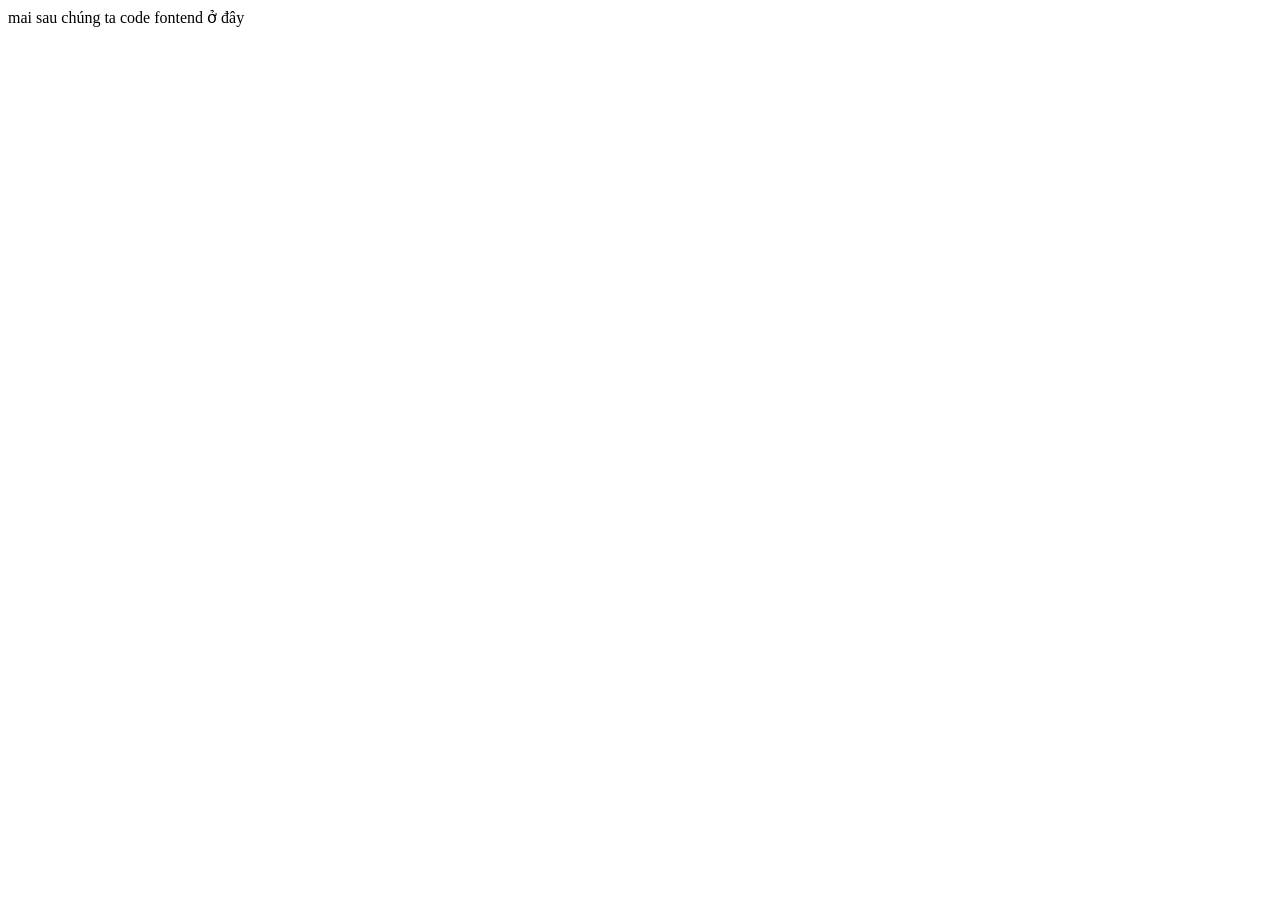
==== fontend/html/index.html @ 60de6389 "thêm sẵn fontend" ====
<!DOCTYPE html>
<html lang="en">
<head>
    <meta charset="UTF-8">
    <meta name="viewport" content="width=device-width, initial-scale=1.0">
    <title>Document</title>
</head>
<body>
    mai sau chúng ta code fontend ở đây


</body>
</html>
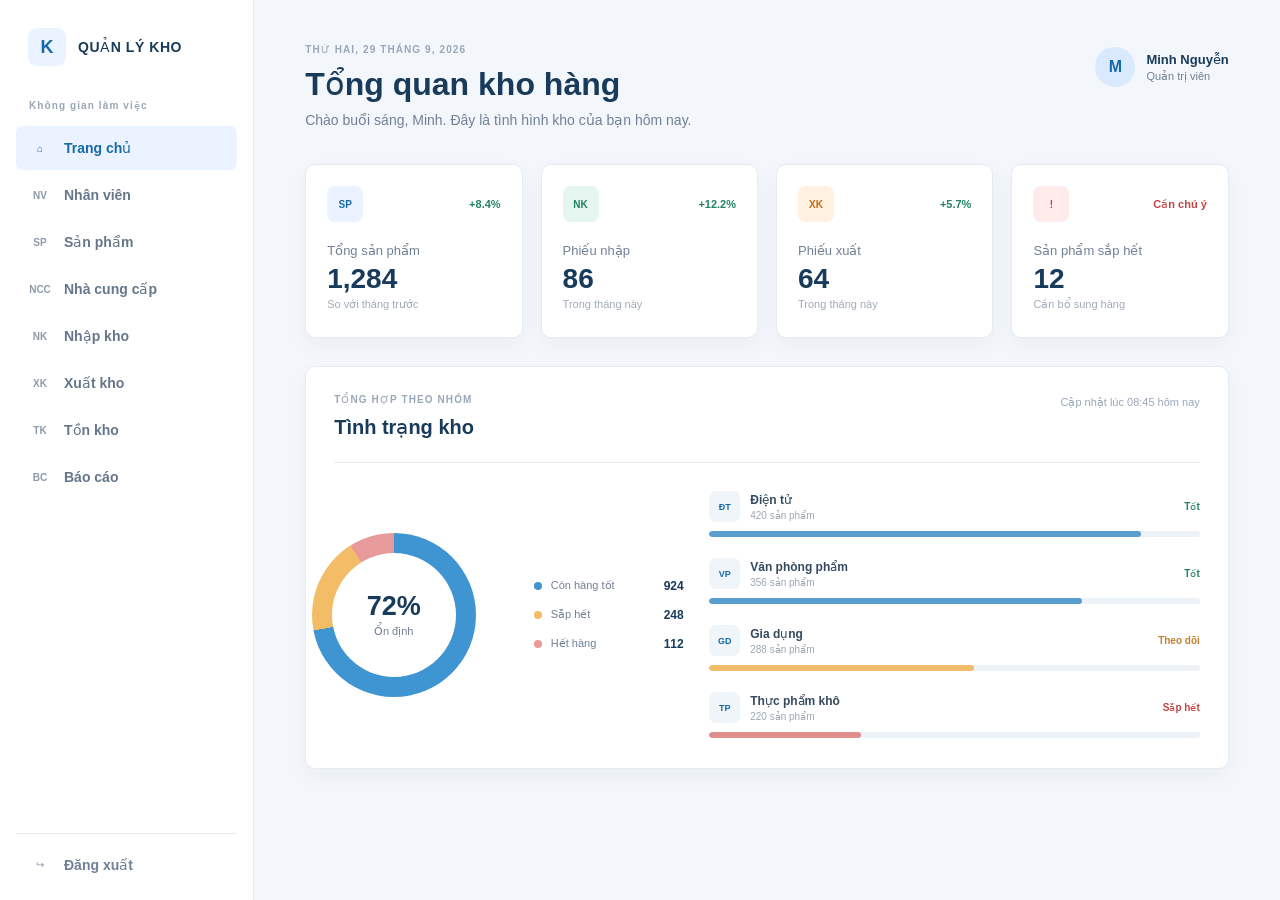
==== commit 62e34dad: "thêm đăng nhập , giao diện , trang chủ , thay đổi 1 vài thứ ở phần đăng nhập của nhân viên" ====
--- a/fontend/html/index.html
+++ b/fontend/html/index.html
@@ -1,3 +1,110 @@
+<!DOCTYPE html>
+<html lang="vi">
+<head>
+    <meta charset="UTF-8">
+    <meta name="viewport" content="width=device-width, initial-scale=1.0">
+    <title>Tổng quan kho hàng | Quản lý kho</title>
+    <link rel="stylesheet" href="../css/index.css">
+</head>
+<body>
+    <div class="app-shell">
+        <aside class="sidebar">
+            <div class="brand">
+                <span class="brand-mark" aria-hidden="true">K</span>
+                <span class="brand-name">QUẢN LÝ KHO</span>
+            </div>
+
+            <nav class="sidebar-nav" aria-label="Điều hướng chính">
+                <p class="nav-label">Không gian làm việc</p>
+                <a class="nav-item active" href="#" aria-current="page">
+                    <span class="nav-icon" aria-hidden="true">⌂</span>
+                    <span>Trang chủ</span>
+                </a>
+                <a class="nav-item" href="#"><span class="nav-icon" aria-hidden="true">NV</span><span>Nhân viên</span></a>
+                <a class="nav-item" href="#"><span class="nav-icon" aria-hidden="true">SP</span><span>Sản phẩm</span></a>
+                <a class="nav-item" href="#"><span class="nav-icon" aria-hidden="true">NCC</span><span>Nhà cung cấp</span></a>
+                <a class="nav-item" href="#"><span class="nav-icon" aria-hidden="true">NK</span><span>Nhập kho</span></a>
+                <a class="nav-item" href="#"><span class="nav-icon" aria-hidden="true">XK</span><span>Xuất kho</span></a>
+                <a class="nav-item" href="#"><span class="nav-icon" aria-hidden="true">TK</span><span>Tồn kho</span></a>
+                <a class="nav-item" href="#"><span class="nav-icon" aria-hidden="true">BC</span><span>Báo cáo</span></a>
+            </nav>
+
+            <a class="nav-item logout" href="#">
+                <span class="nav-icon" aria-hidden="true">↪</span>
+                <span>Đăng xuất</span>
+            </a>
+        </aside>
+
+        <main class="main-content">
+            <header class="topbar">
+                <div>
+                    <p class="eyebrow">THỨ HAI, 29 THÁNG 9, 2026</p>
+                    <h1>Tổng quan kho hàng</h1>
+                    <p class="welcome">Chào buổi sáng, Minh. Đây là tình hình kho của bạn hôm nay.</p>
+                </div>
+                <div class="user-summary" aria-label="Thông tin người dùng">
+                    <span class="avatar">M</span>
+                    <span class="user-details"><strong>Minh Nguyễn</strong><small>Quản trị viên</small></span>
+                </div>
+            </header>
+
+            <section class="stats-grid" aria-label="Số liệu tổng quan">
+                <article class="stat-card">
+                    <div class="stat-heading"><span class="stat-icon blue">SP</span><span class="trend positive">+8.4%</span></div>
+                    <p class="stat-label">Tổng sản phẩm</p>
+                    <strong class="stat-value">1,284</strong>
+                    <p class="stat-note">So với tháng trước</p>
+                </article>
+                <article class="stat-card">
+                    <div class="stat-heading"><span class="stat-icon green">NK</span><span class="trend positive">+12.2%</span></div>
+                    <p class="stat-label">Phiếu nhập</p>
+                    <strong class="stat-value">86</strong>
+                    <p class="stat-note">Trong tháng này</p>
+                </article>
+                <article class="stat-card">
+                    <div class="stat-heading"><span class="stat-icon orange">XK</span><span class="trend positive">+5.7%</span></div>
+                    <p class="stat-label">Phiếu xuất</p>
+                    <strong class="stat-value">64</strong>
+                    <p class="stat-note">Trong tháng này</p>
+                </article>
+                <article class="stat-card warning-card">
+                    <div class="stat-heading"><span class="stat-icon red">!</span><span class="trend negative">Cần chú ý</span></div>
+                    <p class="stat-label">Sản phẩm sắp hết</p>
+                    <strong class="stat-value">12</strong>
+                    <p class="stat-note">Cần bổ sung hàng</p>
+                </article>
+            </section>
+
+            <section class="inventory-section" aria-labelledby="inventory-title">
+                <div class="section-heading">
+                    <div>
+                        <p class="eyebrow">TỔNG HỢP THEO NHÓM</p>
+                        <h2 id="inventory-title">Tình trạng kho</h2>
+                    </div>
+                    <span class="updated-time">Cập nhật lúc 08:45 hôm nay</span>
+                </div>
+
+                <div class="inventory-layout">
+                    <div class="inventory-overview">
+                        <div class="donut" aria-label="72 phần trăm kho đang ở mức tốt"><span><strong>72%</strong><small>Ổn định</small></span></div>
+                        <div class="legend">
+                            <div><span class="legend-dot in-stock"></span><span>Còn hàng tốt</span><strong>924</strong></div>
+                            <div><span class="legend-dot low-stock"></span><span>Sắp hết</span><strong>248</strong></div>
+                            <div><span class="legend-dot out-stock"></span><span>Hết hàng</span><strong>112</strong></div>
+                        </div>
+                    </div>
+                    <div class="category-list">
+                        <div class="category-row"><div class="category-info"><span class="category-badge">ĐT</span><span><strong>Điện tử</strong><small>420 sản phẩm</small></span></div><span class="stock-status good">Tốt</span><div class="progress"><span style="width: 88%"></span></div></div>
+                        <div class="category-row"><div class="category-info"><span class="category-badge">VP</span><span><strong>Văn phòng phẩm</strong><small>356 sản phẩm</small></span></div><span class="stock-status good">Tốt</span><div class="progress"><span style="width: 76%"></span></div></div>
+                        <div class="category-row"><div class="category-info"><span class="category-badge">GD</span><span><strong>Gia dụng</strong><small>288 sản phẩm</small></span></div><span class="stock-status attention">Theo dõi</span><div class="progress attention-bar"><span style="width: 54%"></span></div></div>
+                        <div class="category-row"><div class="category-info"><span class="category-badge">TP</span><span><strong>Thực phẩm khô</strong><small>220 sản phẩm</small></span></div><span class="stock-status danger">Sắp hết</span><div class="progress danger-bar"><span style="width: 31%"></span></div></div>
+                    </div>
+                </div>
+            </section>
+        </main>
+    </div>
+</body>
+</html>
 <!DOCTYPE html>
 <html lang="en">
 <head>
@@ -6,8 +113,6 @@
     <title>Document</title>
 </head>
 <body>
-    mai sau chúng ta code fontend ở đây
-
-
+    
 </body>
 </html>
--- a/fontend/css/index.css
+++ b/fontend/css/index.css
@@ -0,0 +1,118 @@
+:root {
+	font-family: "Segoe UI", Tahoma, sans-serif;
+	color: #243447;
+	background: #f3f6fa;
+	font-synthesis: none;
+	text-rendering: optimizeLegibility;
+	--navy: #183b5b;
+	--blue: #1769aa;
+	--blue-soft: #eaf3ff;
+	--muted: #718096;
+	--line: #e5ebf2;
+	--page: #f3f6fa;
+}
+
+* { box-sizing: border-box; }
+
+body { min-width: 320px; min-height: 100vh; margin: 0; background: var(--page); }
+a { color: inherit; text-decoration: none; }
+
+.app-shell { display: flex; min-height: 100vh; }
+
+.sidebar {
+	display: flex;
+	flex: 0 0 254px;
+	flex-direction: column;
+	min-height: 100vh;
+	padding: 28px 16px 20px;
+	background: #fff;
+	border-right: 1px solid var(--line);
+}
+
+.brand { display: flex; align-items: center; gap: 12px; padding: 0 12px 34px; }
+.brand-mark { display: grid; width: 38px; height: 38px; place-items: center; border-radius: 9px; background: var(--blue-soft); color: var(--blue); font-size: 18px; font-weight: 700; }
+.brand-name { color: var(--navy); font-size: 14px; font-weight: 800; letter-spacing: .04em; }
+.nav-label, .eyebrow { margin: 0; color: #99a7b8; font-size: 10px; font-weight: 700; letter-spacing: .11em; }
+.nav-label { padding: 0 13px 12px; }
+.sidebar-nav { flex: 1; }
+.nav-item { display: flex; align-items: center; gap: 13px; min-height: 44px; margin: 3px 0; padding: 0 13px; border-radius: 7px; color: #65768a; font-size: 14px; font-weight: 600; transition: background .2s ease, color .2s ease; }
+.nav-item:hover, .nav-item.active { background: var(--blue-soft); color: var(--blue); }
+.nav-icon { display: inline-grid; width: 22px; place-items: center; color: #8b9aab; font-size: 10px; font-weight: 800; }
+.nav-item.active .nav-icon, .nav-item:hover .nav-icon { color: var(--blue); }
+.logout { border-top: 1px solid var(--line); border-radius: 0; padding-top: 18px; color: #718096; }
+
+.main-content { flex: 1; max-width: 1480px; padding: 44px clamp(24px, 4vw, 64px) 60px; }
+.topbar { display: flex; align-items: flex-start; justify-content: space-between; gap: 24px; margin-bottom: 36px; }
+h1, h2, p { margin-top: 0; }
+h1 { margin-bottom: 9px; color: var(--navy); font-size: clamp(25px, 3vw, 32px); line-height: 1.2; }
+.welcome { margin-bottom: 0; color: var(--muted); font-size: 14px; }
+.eyebrow { margin-bottom: 10px; }
+.user-summary { display: flex; align-items: center; gap: 11px; padding-top: 3px; }
+.avatar { display: grid; width: 40px; height: 40px; place-items: center; border-radius: 50%; background: #d9eaff; color: var(--blue); font-weight: 700; }
+.user-details { display: grid; gap: 3px; white-space: nowrap; }
+.user-details strong { color: var(--navy); font-size: 13px; }
+.user-details small { color: var(--muted); font-size: 11px; }
+
+.stats-grid { display: grid; grid-template-columns: repeat(4, minmax(0, 1fr)); gap: 18px; margin-bottom: 28px; }
+.stat-card, .inventory-section { border: 1px solid var(--line); border-radius: 10px; background: #fff; box-shadow: 0 8px 22px rgba(35, 63, 94, .04); }
+.stat-card { min-height: 174px; padding: 21px; }
+.stat-heading { display: flex; align-items: center; justify-content: space-between; margin-bottom: 21px; }
+.stat-icon { display: grid; width: 36px; height: 36px; place-items: center; border-radius: 8px; font-size: 10px; font-weight: 800; }
+.stat-icon.blue { background: #eaf3ff; color: #1769aa; }
+.stat-icon.green { background: #e4f6ef; color: #21845f; }
+.stat-icon.orange { background: #fff1df; color: #bd6b19; }
+.stat-icon.red { background: #ffebeb; color: #c04444; }
+.trend { font-size: 11px; font-weight: 700; }
+.positive { color: #21845f; }
+.negative { color: #c04444; }
+.stat-label { margin-bottom: 7px; color: var(--muted); font-size: 13px; }
+.stat-value { display: block; margin-bottom: 5px; color: var(--navy); font-size: 28px; line-height: 1; }
+.stat-note { margin: 0; color: #a0abba; font-size: 11px; }
+
+.inventory-section { padding: 27px 28px 30px; }
+.section-heading { display: flex; align-items: flex-start; justify-content: space-between; gap: 20px; padding-bottom: 23px; border-bottom: 1px solid var(--line); }
+h2 { margin-bottom: 0; color: var(--navy); font-size: 20px; }
+.updated-time { padding-top: 2px; color: #99a7b8; font-size: 11px; }
+.inventory-layout { display: grid; grid-template-columns: minmax(250px, .8fr) 1.2fr; gap: 48px; padding-top: 28px; }
+.inventory-overview { display: flex; align-items: center; justify-content: center; gap: clamp(24px, 5vw, 58px); }
+.donut { position: relative; display: grid; width: 164px; height: 164px; flex: 0 0 auto; place-items: center; border-radius: 50%; background: conic-gradient(#3f94d2 0deg 259deg, #f3bd68 259deg 328deg, #e89a9a 328deg 360deg); }
+.donut::before { position: absolute; width: 124px; height: 124px; border-radius: 50%; background: #fff; content: ""; }
+.donut span { z-index: 1; display: grid; gap: 3px; text-align: center; }
+.donut strong { color: var(--navy); font-size: 27px; }
+.donut small { color: var(--muted); font-size: 11px; }
+.legend { display: grid; gap: 15px; min-width: 150px; }
+.legend div { display: grid; grid-template-columns: 9px 1fr auto; align-items: center; gap: 8px; color: var(--muted); font-size: 11px; }
+.legend strong { color: var(--navy); font-size: 12px; }
+.legend-dot { width: 8px; height: 8px; border-radius: 50%; }
+.in-stock { background: #3f94d2; }.low-stock { background: #f3bd68; }.out-stock { background: #e89a9a; }
+.category-list { display: grid; gap: 21px; }
+.category-row { display: grid; grid-template-columns: minmax(145px, 1fr) auto; gap: 9px 18px; align-items: center; }
+.category-info { display: flex; align-items: center; gap: 10px; }
+.category-badge { display: grid; width: 31px; height: 31px; place-items: center; border-radius: 7px; background: #f0f5fa; color: var(--blue); font-size: 9px; font-weight: 800; }
+.category-info span:last-child { display: grid; gap: 3px; }
+.category-info strong { color: #34495e; font-size: 12px; }.category-info small { color: #9aa7b5; font-size: 10px; }
+.stock-status { font-size: 10px; font-weight: 700; }.stock-status.good { color: #21845f; }.stock-status.attention { color: #c1812e; }.stock-status.danger { color: #c04444; }
+.progress { grid-column: 1 / -1; height: 6px; overflow: hidden; border-radius: 8px; background: #edf2f6; }.progress span { display: block; height: 100%; border-radius: inherit; background: #5a9ed0; }.attention-bar span { background: #efbd6b; }.danger-bar span { background: #df8d8d; }
+
+@media (max-width: 1000px) {
+	.sidebar { flex-basis: 220px; }
+	.stats-grid { grid-template-columns: repeat(2, minmax(0, 1fr)); }
+	.inventory-layout { grid-template-columns: 1fr; gap: 34px; }
+}
+
+@media (max-width: 680px) {
+	.app-shell { display: block; }
+	.sidebar { min-height: auto; padding: 16px 14px 12px; border-right: 0; border-bottom: 1px solid var(--line); }
+	.brand { justify-content: center; padding: 0 0 15px; }
+	.sidebar-nav { display: flex; gap: 5px; overflow-x: auto; padding-bottom: 3px; }
+	.nav-label, .logout { display: none; }
+	.nav-item { flex: 0 0 auto; min-height: 36px; padding: 0 10px; font-size: 12px; }
+	.nav-icon { display: none; }
+	.main-content { padding: 28px 16px 40px; }
+	.topbar { display: block; margin-bottom: 27px; }.user-summary { margin-top: 20px; }
+	.stats-grid { gap: 12px; }.stat-card { min-height: 158px; padding: 16px; }.stat-value { font-size: 24px; }
+	.inventory-section { padding: 21px 16px; }.section-heading { display: block; }.updated-time { display: block; margin-top: 12px; }
+	.inventory-overview { gap: 18px; justify-content: flex-start; }.donut { width: 135px; height: 135px; }.donut::before { width: 101px; height: 101px; }.donut strong { font-size: 23px; }.legend { min-width: 0; }
+}
+
+@media (max-width: 390px) { .inventory-overview { display: grid; justify-items: center; }.legend { width: 100%; } }
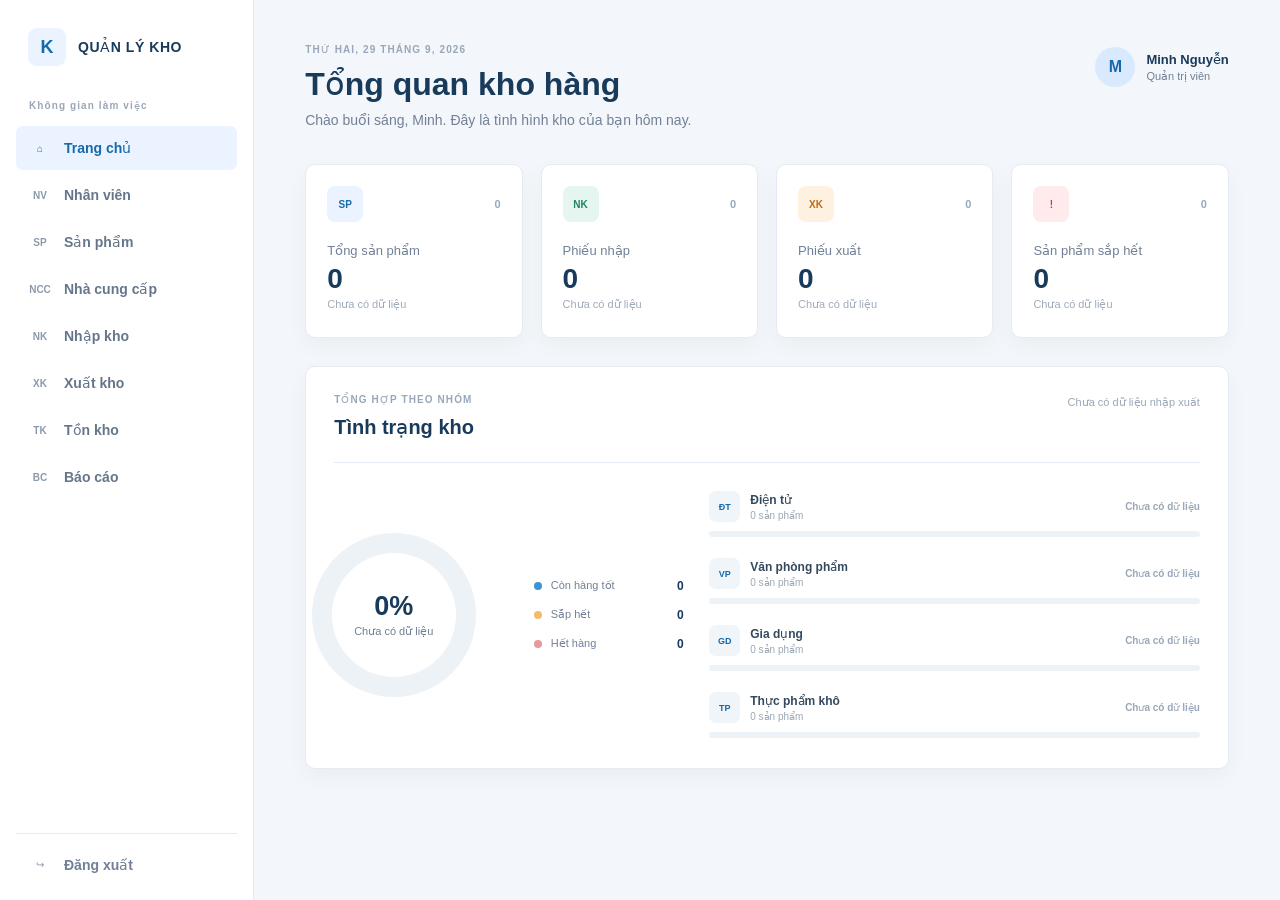
==== commit fbf40f4a: "chỉnh giao diện" ====
--- a/fontend/html/index.html
+++ b/fontend/html/index.html
@@ -50,28 +50,28 @@
 
             <section class="stats-grid" aria-label="Số liệu tổng quan">
                 <article class="stat-card">
-                    <div class="stat-heading"><span class="stat-icon blue">SP</span><span class="trend positive">+8.4%</span></div>
+                    <div class="stat-heading"><span class="stat-icon blue">SP</span><span class="trend neutral">0</span></div>
                     <p class="stat-label">Tổng sản phẩm</p>
-                    <strong class="stat-value">1,284</strong>
-                    <p class="stat-note">So với tháng trước</p>
+                    <strong class="stat-value">0</strong>
+                    <p class="stat-note">Chưa có dữ liệu</p>
                 </article>
                 <article class="stat-card">
-                    <div class="stat-heading"><span class="stat-icon green">NK</span><span class="trend positive">+12.2%</span></div>
+                    <div class="stat-heading"><span class="stat-icon green">NK</span><span class="trend neutral">0</span></div>
                     <p class="stat-label">Phiếu nhập</p>
-                    <strong class="stat-value">86</strong>
-                    <p class="stat-note">Trong tháng này</p>
+                    <strong class="stat-value">0</strong>
+                    <p class="stat-note">Chưa có dữ liệu</p>
                 </article>
                 <article class="stat-card">
-                    <div class="stat-heading"><span class="stat-icon orange">XK</span><span class="trend positive">+5.7%</span></div>
+                    <div class="stat-heading"><span class="stat-icon orange">XK</span><span class="trend neutral">0</span></div>
                     <p class="stat-label">Phiếu xuất</p>
-                    <strong class="stat-value">64</strong>
-                    <p class="stat-note">Trong tháng này</p>
+                    <strong class="stat-value">0</strong>
+                    <p class="stat-note">Chưa có dữ liệu</p>
                 </article>
                 <article class="stat-card warning-card">
-                    <div class="stat-heading"><span class="stat-icon red">!</span><span class="trend negative">Cần chú ý</span></div>
+                    <div class="stat-heading"><span class="stat-icon red">!</span><span class="trend neutral">0</span></div>
                     <p class="stat-label">Sản phẩm sắp hết</p>
-                    <strong class="stat-value">12</strong>
-                    <p class="stat-note">Cần bổ sung hàng</p>
+                    <strong class="stat-value">0</strong>
+                    <p class="stat-note">Chưa có dữ liệu</p>
                 </article>
             </section>
 
@@ -81,23 +81,23 @@
                         <p class="eyebrow">TỔNG HỢP THEO NHÓM</p>
                         <h2 id="inventory-title">Tình trạng kho</h2>
                     </div>
-                    <span class="updated-time">Cập nhật lúc 08:45 hôm nay</span>
+                    <span class="updated-time">Chưa có dữ liệu nhập xuất</span>
                 </div>
 
                 <div class="inventory-layout">
                     <div class="inventory-overview">
-                        <div class="donut" aria-label="72 phần trăm kho đang ở mức tốt"><span><strong>72%</strong><small>Ổn định</small></span></div>
+                        <div class="donut" aria-label="Chưa có dữ liệu kho"><span><strong>0%</strong><small>Chưa có dữ liệu</small></span></div>
                         <div class="legend">
-                            <div><span class="legend-dot in-stock"></span><span>Còn hàng tốt</span><strong>924</strong></div>
-                            <div><span class="legend-dot low-stock"></span><span>Sắp hết</span><strong>248</strong></div>
-                            <div><span class="legend-dot out-stock"></span><span>Hết hàng</span><strong>112</strong></div>
+                            <div><span class="legend-dot in-stock"></span><span>Còn hàng tốt</span><strong>0</strong></div>
+                            <div><span class="legend-dot low-stock"></span><span>Sắp hết</span><strong>0</strong></div>
+                            <div><span class="legend-dot out-stock"></span><span>Hết hàng</span><strong>0</strong></div>
                         </div>
                     </div>
                     <div class="category-list">
-                        <div class="category-row"><div class="category-info"><span class="category-badge">ĐT</span><span><strong>Điện tử</strong><small>420 sản phẩm</small></span></div><span class="stock-status good">Tốt</span><div class="progress"><span style="width: 88%"></span></div></div>
-                        <div class="category-row"><div class="category-info"><span class="category-badge">VP</span><span><strong>Văn phòng phẩm</strong><small>356 sản phẩm</small></span></div><span class="stock-status good">Tốt</span><div class="progress"><span style="width: 76%"></span></div></div>
-                        <div class="category-row"><div class="category-info"><span class="category-badge">GD</span><span><strong>Gia dụng</strong><small>288 sản phẩm</small></span></div><span class="stock-status attention">Theo dõi</span><div class="progress attention-bar"><span style="width: 54%"></span></div></div>
-                        <div class="category-row"><div class="category-info"><span class="category-badge">TP</span><span><strong>Thực phẩm khô</strong><small>220 sản phẩm</small></span></div><span class="stock-status danger">Sắp hết</span><div class="progress danger-bar"><span style="width: 31%"></span></div></div>
+                        <div class="category-row"><div class="category-info"><span class="category-badge">ĐT</span><span><strong>Điện tử</strong><small>0 sản phẩm</small></span></div><span class="stock-status neutral-status">Chưa có dữ liệu</span><div class="progress"><span style="width: 0"></span></div></div>
+                        <div class="category-row"><div class="category-info"><span class="category-badge">VP</span><span><strong>Văn phòng phẩm</strong><small>0 sản phẩm</small></span></div><span class="stock-status neutral-status">Chưa có dữ liệu</span><div class="progress"><span style="width: 0"></span></div></div>
+                        <div class="category-row"><div class="category-info"><span class="category-badge">GD</span><span><strong>Gia dụng</strong><small>0 sản phẩm</small></span></div><span class="stock-status neutral-status">Chưa có dữ liệu</span><div class="progress"><span style="width: 0"></span></div></div>
+                        <div class="category-row"><div class="category-info"><span class="category-badge">TP</span><span><strong>Thực phẩm khô</strong><small>0 sản phẩm</small></span></div><span class="stock-status neutral-status">Chưa có dữ liệu</span><div class="progress"><span style="width: 0"></span></div></div>
                     </div>
                 </div>
             </section>
--- a/fontend/css/index.css
+++ b/fontend/css/index.css
@@ -65,6 +65,7 @@
 .trend { font-size: 11px; font-weight: 700; }
 .positive { color: #21845f; }
 .negative { color: #c04444; }
+.neutral, .neutral-status { color: #99a7b8; }
 .stat-label { margin-bottom: 7px; color: var(--muted); font-size: 13px; }
 .stat-value { display: block; margin-bottom: 5px; color: var(--navy); font-size: 28px; line-height: 1; }
 .stat-note { margin: 0; color: #a0abba; font-size: 11px; }
@@ -75,7 +76,7 @@
 .updated-time { padding-top: 2px; color: #99a7b8; font-size: 11px; }
 .inventory-layout { display: grid; grid-template-columns: minmax(250px, .8fr) 1.2fr; gap: 48px; padding-top: 28px; }
 .inventory-overview { display: flex; align-items: center; justify-content: center; gap: clamp(24px, 5vw, 58px); }
-.donut { position: relative; display: grid; width: 164px; height: 164px; flex: 0 0 auto; place-items: center; border-radius: 50%; background: conic-gradient(#3f94d2 0deg 259deg, #f3bd68 259deg 328deg, #e89a9a 328deg 360deg); }
+.donut { position: relative; display: grid; width: 164px; height: 164px; flex: 0 0 auto; place-items: center; border-radius: 50%; background: #edf2f6; }
 .donut::before { position: absolute; width: 124px; height: 124px; border-radius: 50%; background: #fff; content: ""; }
 .donut span { z-index: 1; display: grid; gap: 3px; text-align: center; }
 .donut strong { color: var(--navy); font-size: 27px; }
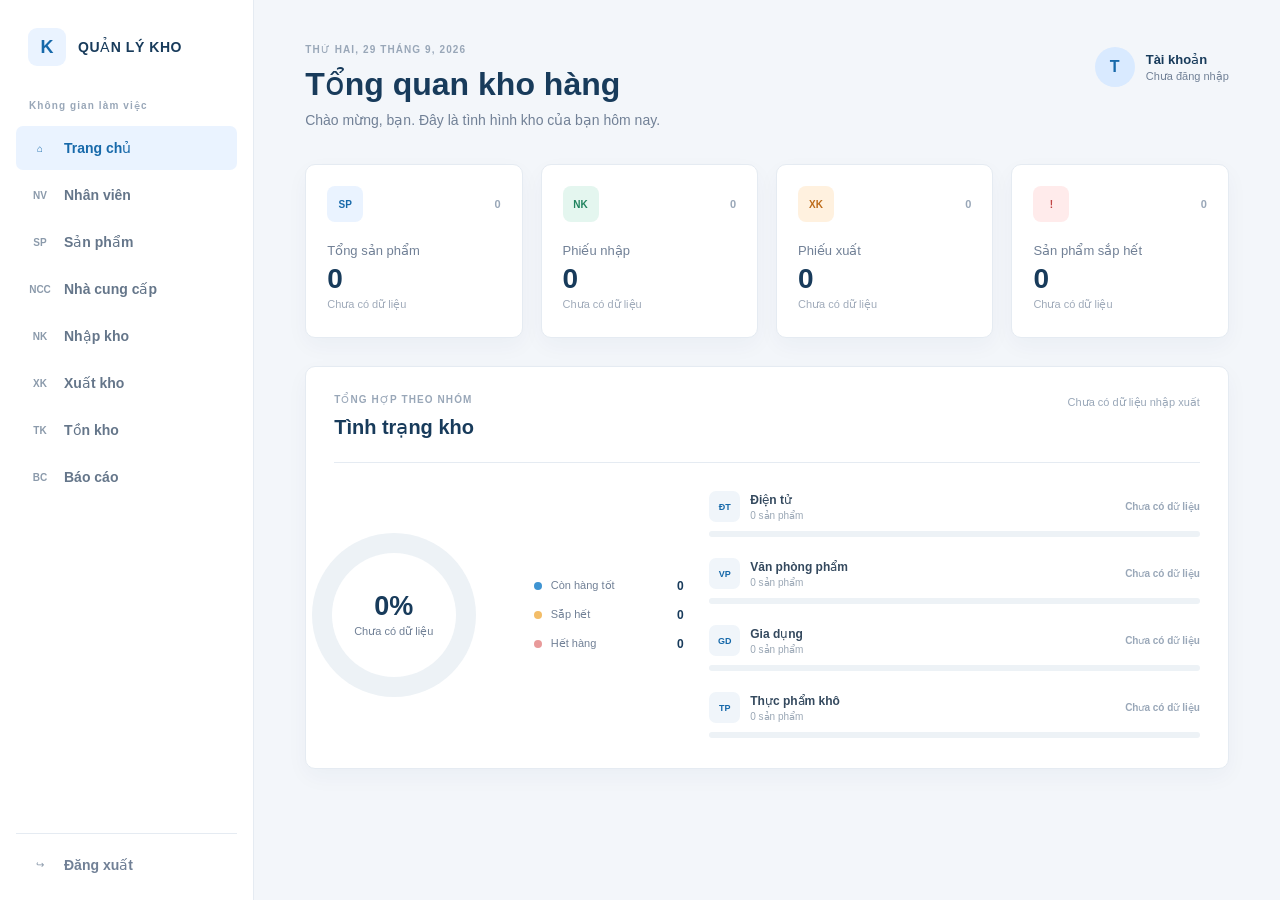
==== commit b1d218f5: "cập nhật thêm giao diện" ====
--- a/fontend/html/index.html
+++ b/fontend/html/index.html
@@ -29,7 +29,7 @@
                 <a class="nav-item" href="#"><span class="nav-icon" aria-hidden="true">BC</span><span>Báo cáo</span></a>
             </nav>
 
-            <a class="nav-item logout" href="#">
+            <a class="nav-item logout" href="DangNhap.html">
                 <span class="nav-icon" aria-hidden="true">↪</span>
                 <span>Đăng xuất</span>
             </a>
@@ -40,11 +40,14 @@
                 <div>
                     <p class="eyebrow">THỨ HAI, 29 THÁNG 9, 2026</p>
                     <h1>Tổng quan kho hàng</h1>
-                    <p class="welcome">Chào buổi sáng, Minh. Đây là tình hình kho của bạn hôm nay.</p>
+                    <p class="welcome">Chào mừng, <span id="welcome-name">bạn</span>. Đây là tình hình kho của bạn hôm nay.</p>
                 </div>
                 <div class="user-summary" aria-label="Thông tin người dùng">
-                    <span class="avatar">M</span>
-                    <span class="user-details"><strong>Minh Nguyễn</strong><small>Quản trị viên</small></span>
+                    <span class="avatar" id="user-avatar" aria-hidden="true">T</span>
+                    <span class="user-details">
+                        <strong id="user-name">Tài khoản</strong>
+                        <small id="user-role">Chưa đăng nhập</small>
+                    </span>
                 </div>
             </header>
 
@@ -103,6 +106,7 @@
             </section>
         </main>
     </div>
+    <script src="../js/trang-chu.js"></script>
 </body>
 </html>
 <!DOCTYPE html>
